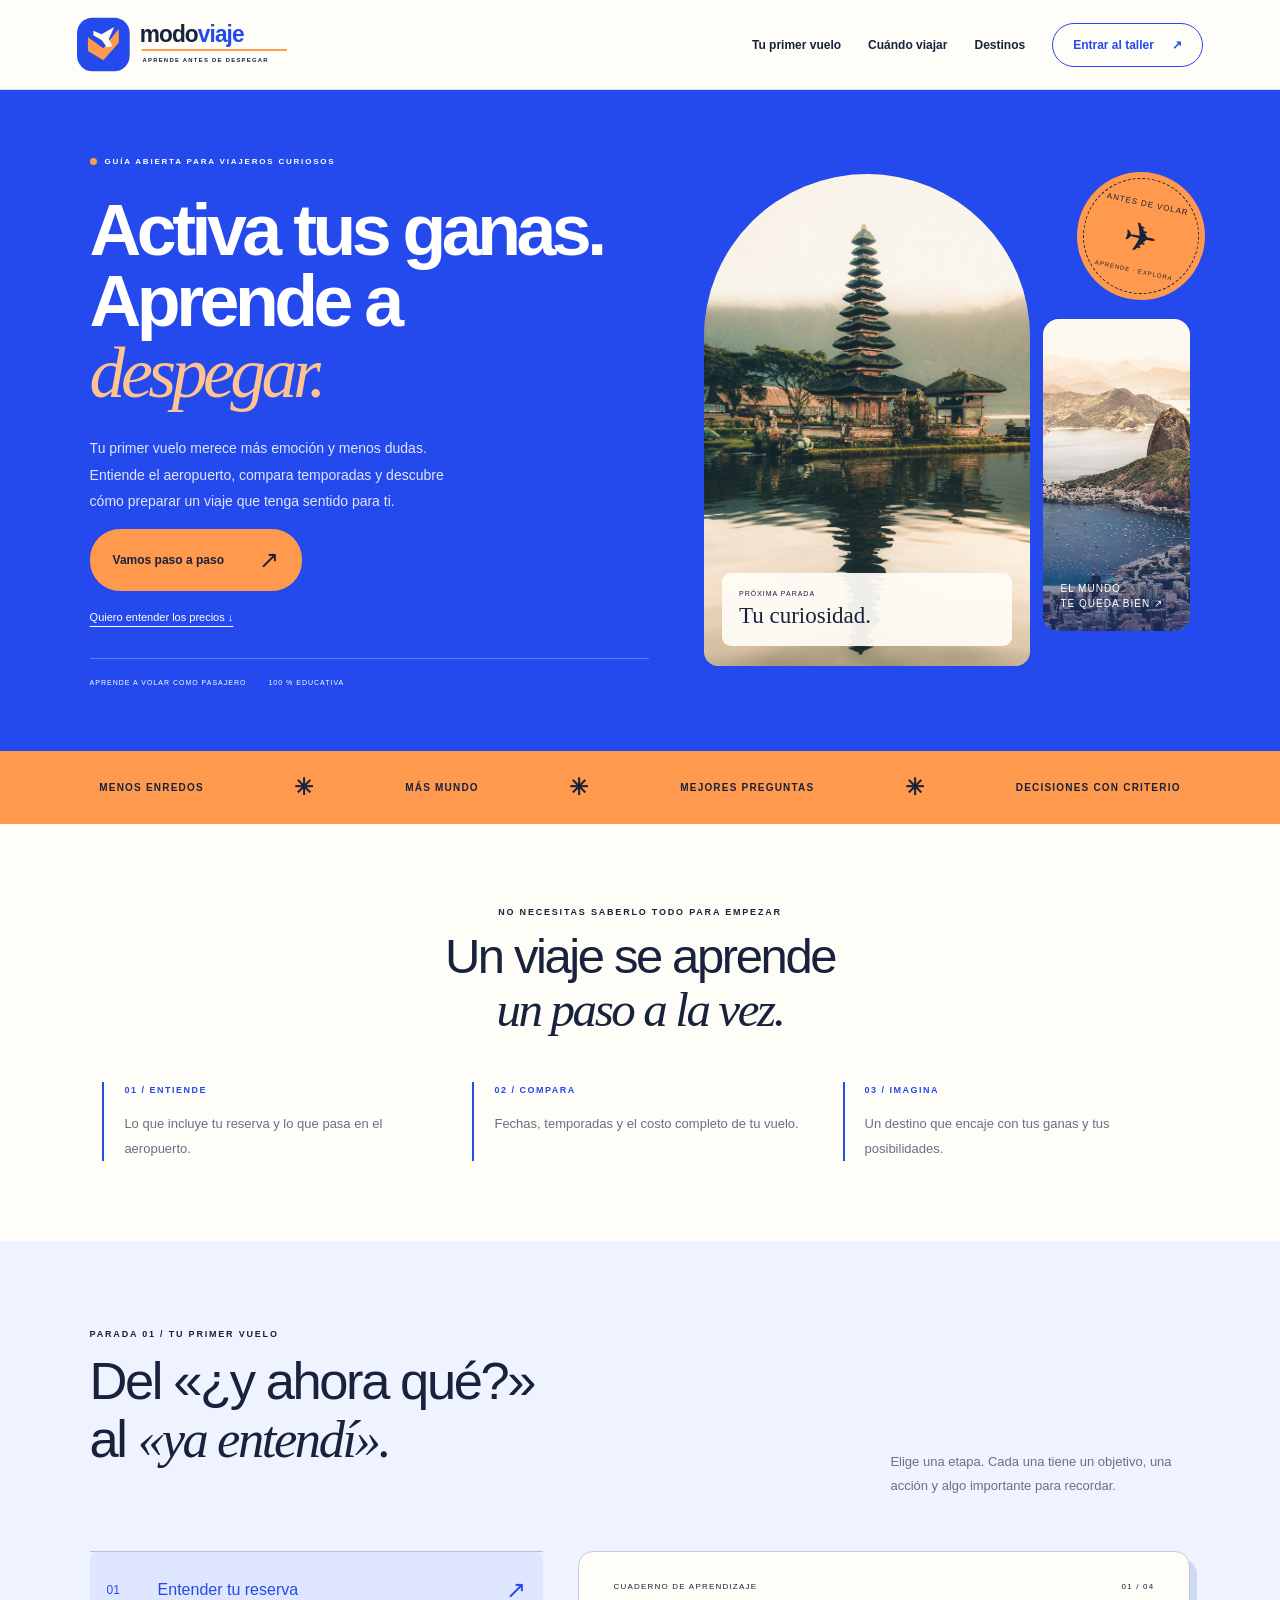
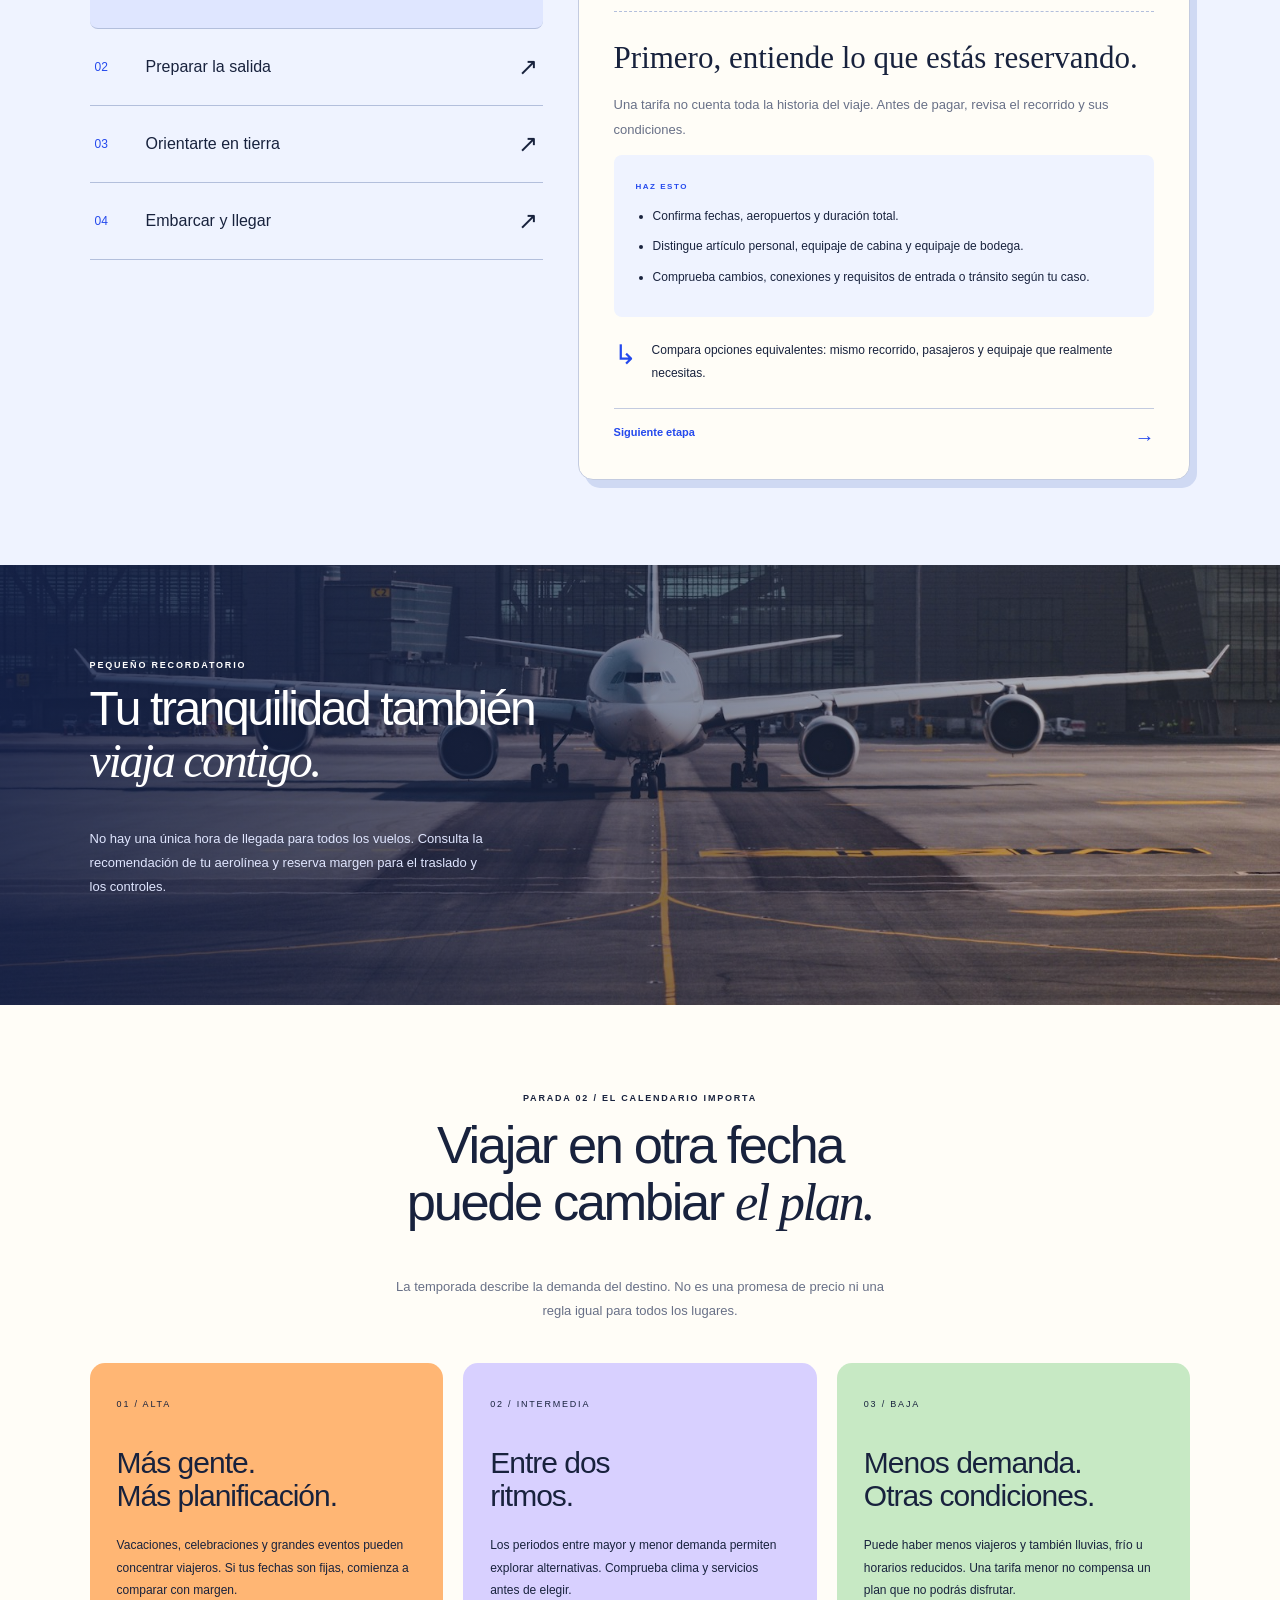
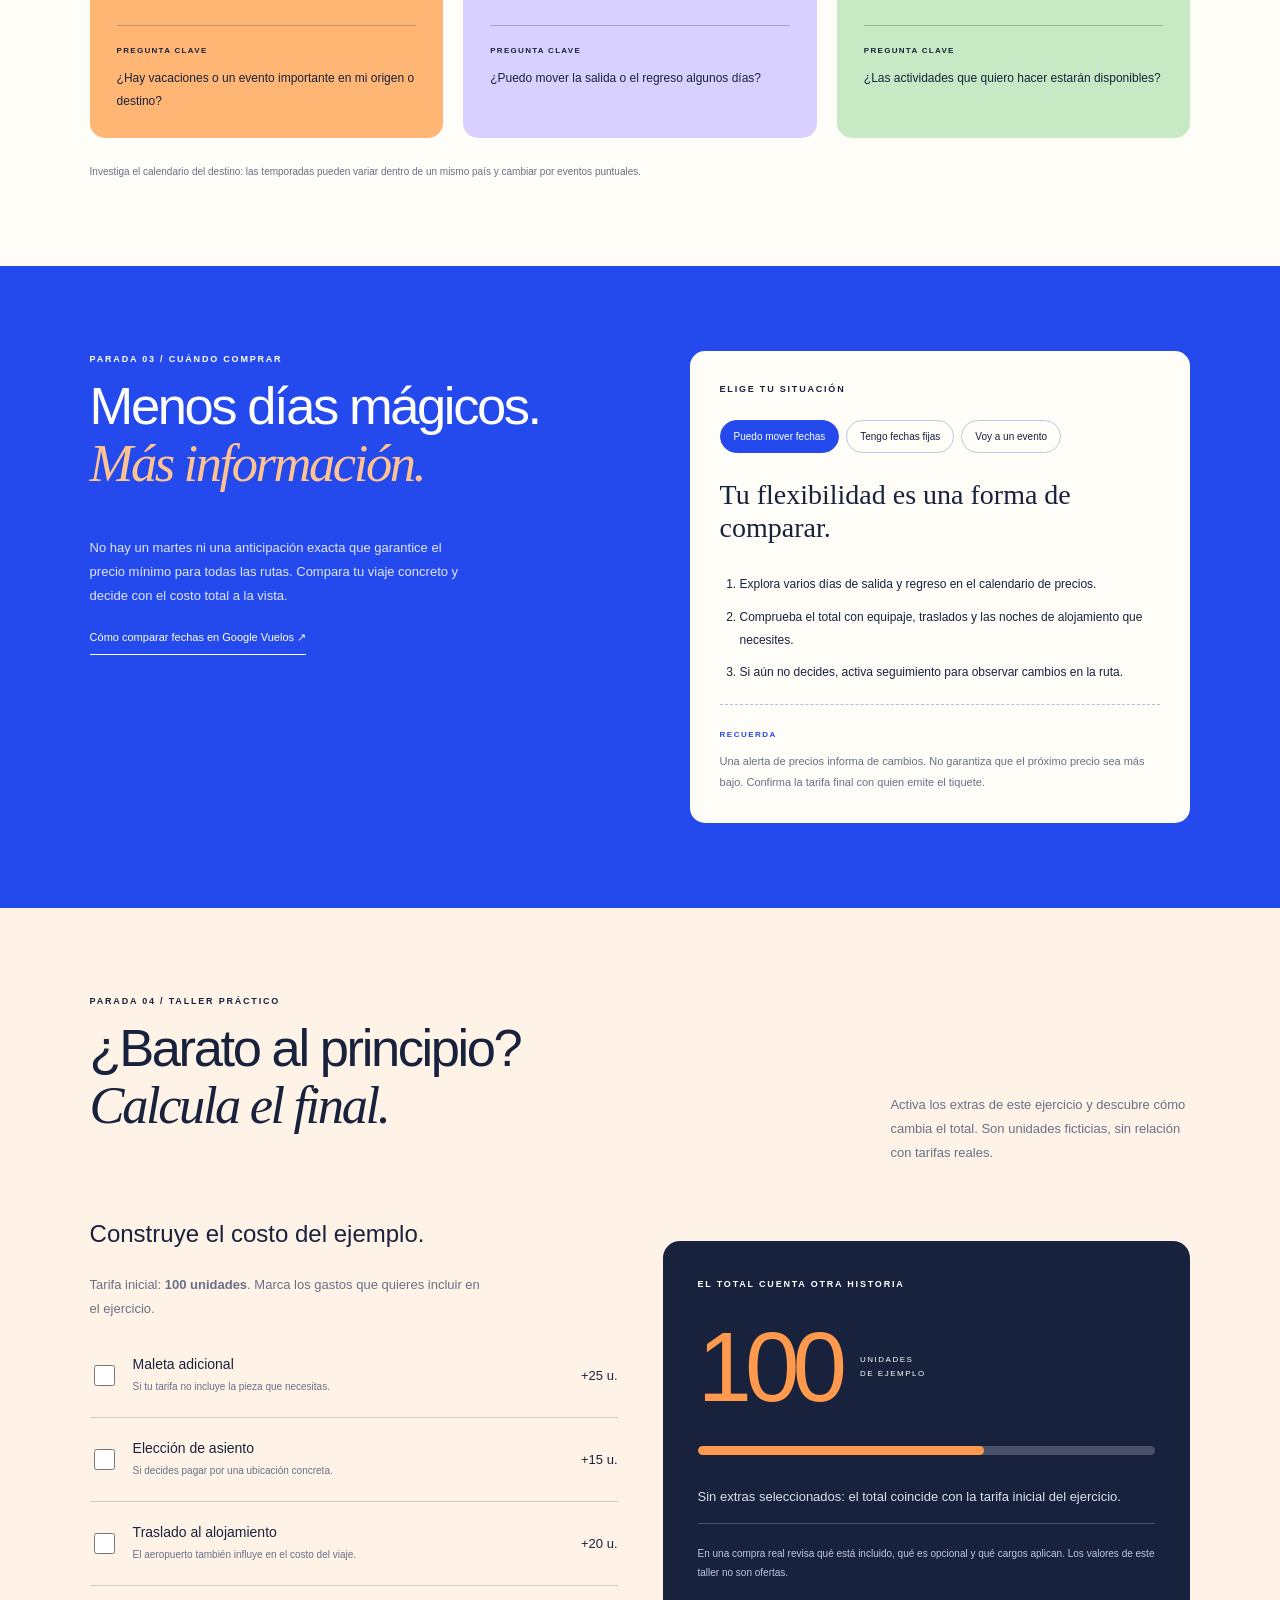
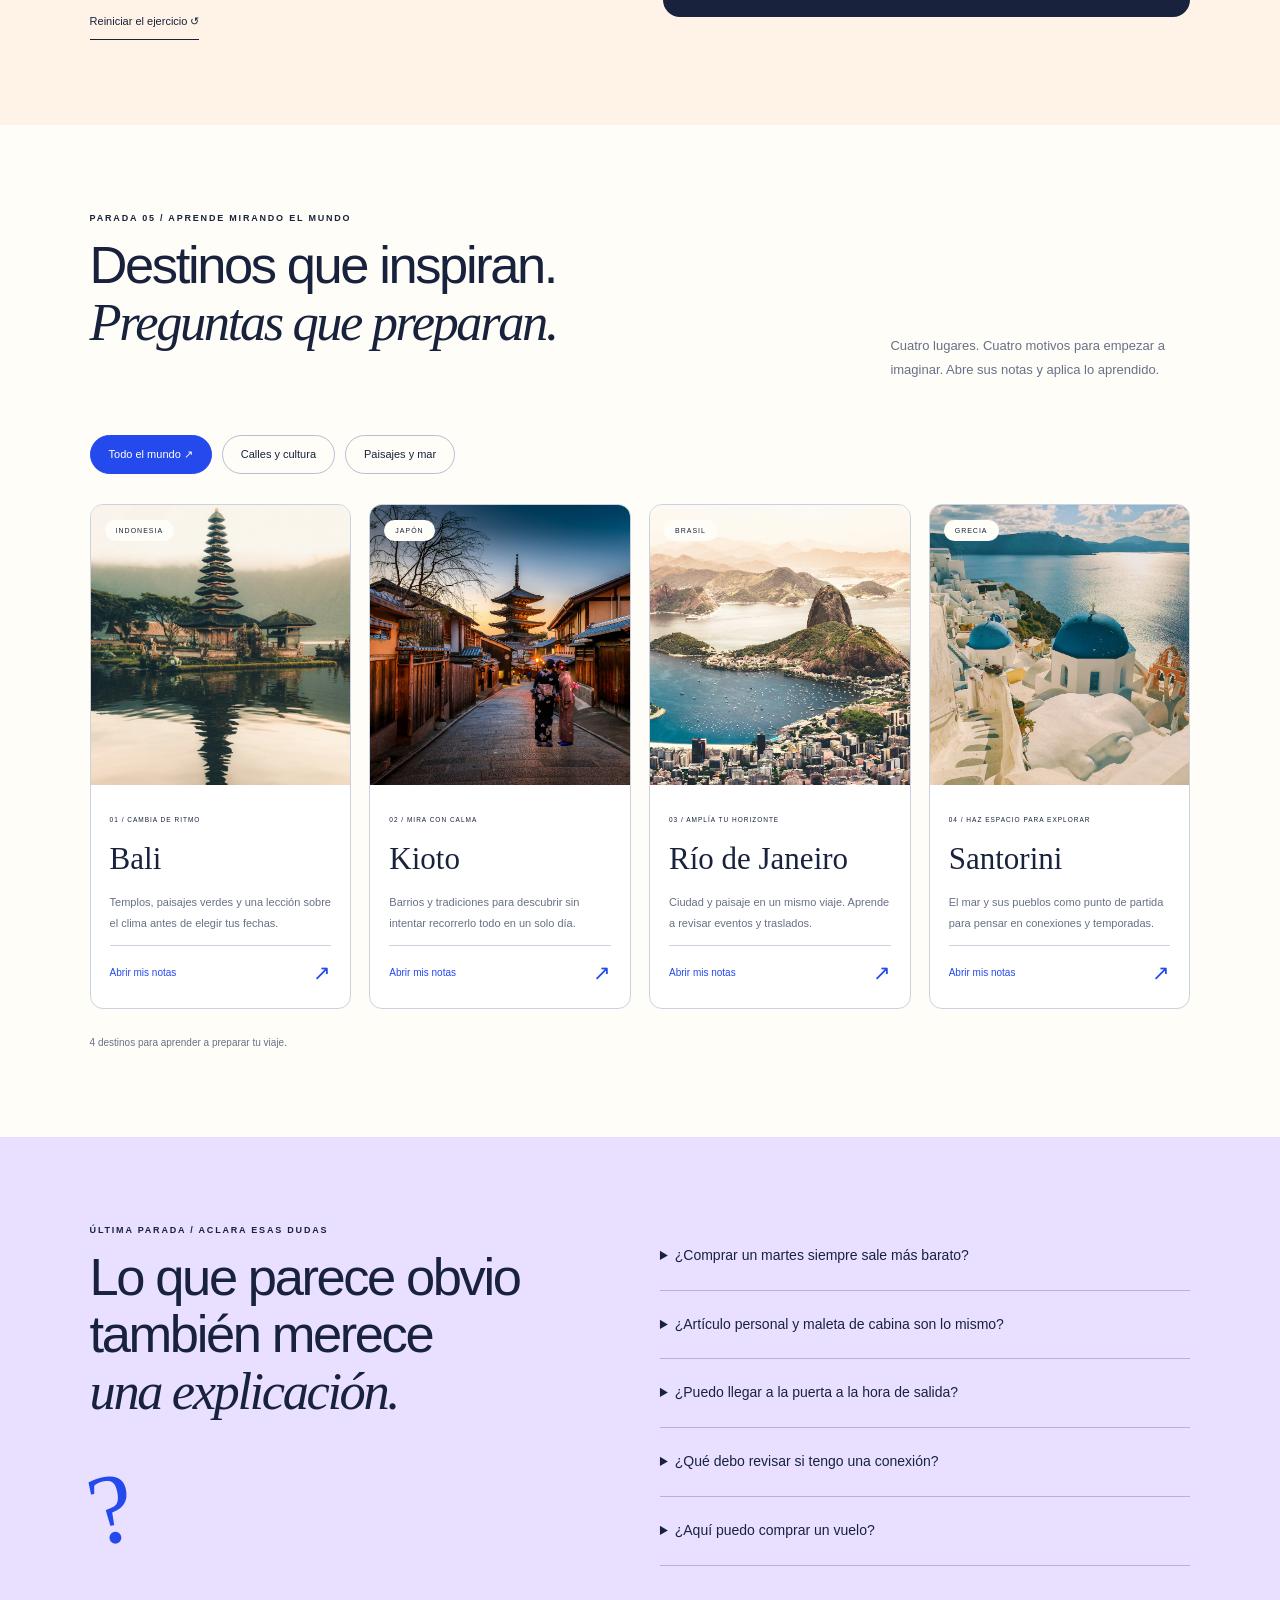
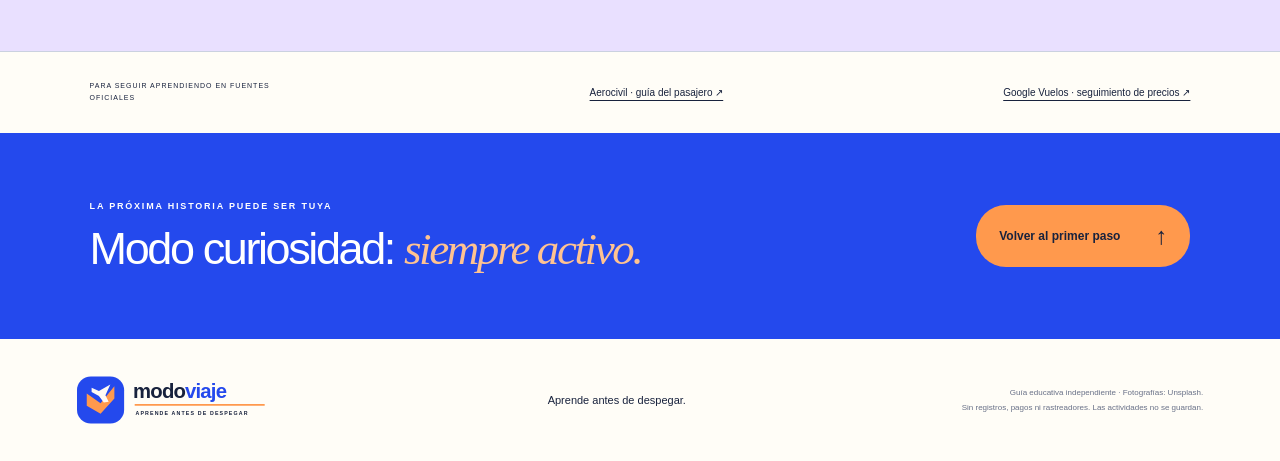
==== index.html @ 8808ddc6 "Add files via upload" ====
<!doctype html>
<html lang="es"><head><meta charset="utf-8"><meta name="viewport" content="width=device-width,initial-scale=1"><meta name="description" content="Modo Viaje: una guía educativa para tu primer vuelo. Aprende a comparar temporadas, fechas, equipaje y destinos con actividades prácticas."><meta name="theme-color" content="#2449ed"><title>Modo Viaje · Aprende antes de despegar</title><link rel="icon" href="imagenes/simbolo.svg" type="image/svg+xml"><link rel="stylesheet" href="estilos.css"><script src="script.js" defer></script></head>
<body><a class="skip" href="#ruta">Saltar a las lecciones</a>
<header><a class="brand" href="#inicio" aria-label="Modo Viaje, inicio"><img src="imagenes/logo.svg" width="218" height="58" alt="Modo Viaje — aprende antes de despegar"></a><nav id="nav"><a href="#ruta">Tu primer vuelo</a><a href="#temporadas">Cuándo viajar</a><a href="#destinos">Destinos</a><a href="#taller" class="nav-cta">Entrar al taller <span>↗</span></a></nav><button class="menu" aria-controls="nav" aria-expanded="false" aria-label="Abrir menú">☰</button></header>
<main>
<section id="inicio" class="hero"><div class="hero-content"><p class="eyebrow"><span class="status-dot"></span> GUÍA ABIERTA PARA VIAJEROS CURIOSOS</p><h1>Activa tus ganas.<br>Aprende a<br><em>despegar.</em></h1><p>Tu primer vuelo merece más emoción y menos dudas. Entiende el aeropuerto, compara temporadas y descubre cómo preparar un viaje que tenga sentido para ti.</p><a class="button orange" href="#ruta">Vamos paso a paso <span>↗</span></a><a class="hero-secondary" href="#temporadas">Quiero entender los precios ↓</a><div class="hero-tags"><span>APRENDE A VOLAR COMO PASAJERO</span><span>100 % EDUCATIVA</span></div></div><div class="hero-mosaic"><div class="hero-main-photo"><img src="imagenes/bali.jpg" alt="Templo balinés junto al lago, rodeado de jardines y montañas" fetchpriority="high"><div class="image-pin"><span>PRÓXIMA PARADA</span><strong>Tu curiosidad.</strong></div></div><div class="hero-mini-photo"><img src="imagenes/rio.jpg" alt="Pan de Azúcar y la bahía de Río de Janeiro" fetchpriority="high"><span>EL MUNDO<br>TE QUEDA BIEN ↗</span></div><div class="hero-badge" aria-hidden="true"><span>ANTES DE VOLAR</span><b>✈</b><small>APRENDE · EXPLORA</small></div></div></section>
<div class="marquee"><span>MENOS ENREDOS</span><b>✳</b><span>MÁS MUNDO</span><b>✳</b><span>MEJORES PREGUNTAS</span><b>✳</b><span>DECISIONES CON CRITERIO</span></div>
<section class="welcome"><p class="eyebrow">NO NECESITAS SABERLO TODO PARA EMPEZAR</p><h2>Un viaje se aprende<br><em>un paso a la vez.</em></h2><div class="welcome-notes"><p><b>01 / ENTIENDE</b>Lo que incluye tu reserva y lo que pasa en el aeropuerto.</p><p><b>02 / COMPARA</b>Fechas, temporadas y el costo completo de tu vuelo.</p><p><b>03 / IMAGINA</b>Un destino que encaje con tus ganas y tus posibilidades.</p></div></section>
<section id="ruta" class="flight-school section"><div class="section-heading"><div><p class="eyebrow">PARADA 01 / TU PRIMER VUELO</p><h2>Del «¿y ahora qué?»<br>al <em>«ya entendí».</em></h2></div><p>Elige una etapa. Cada una tiene un objetivo, una acción y algo importante para recordar.</p></div><div class="school-layout"><div class="school-nav" role="group" aria-label="Etapas del primer vuelo"><button data-stage="0" aria-pressed="true"><span>01</span><b>Entender tu reserva</b><i>↗</i></button><button data-stage="1" aria-pressed="false"><span>02</span><b>Preparar la salida</b><i>↗</i></button><button data-stage="2" aria-pressed="false"><span>03</span><b>Orientarte en tierra</b><i>↗</i></button><button data-stage="3" aria-pressed="false"><span>04</span><b>Embarcar y llegar</b><i>↗</i></button></div><article class="lesson-sheet" aria-live="polite"><div class="sheet-top"><span>CUADERNO DE APRENDIZAJE</span><span id="stage-count">01 / 04</span></div><h3 id="stage-title"></h3><p id="stage-description"></p><div class="sheet-action"><span>HAZ ESTO</span><ul id="stage-actions"></ul></div><div class="sheet-note"><b>↳</b><p id="stage-note"></p></div><button id="stage-next" class="next-lesson">Siguiente etapa <span>→</span></button></article></div></section>
<section class="travel-break"><img src="imagenes/vuelo.jpg" alt="Avión de pasajeros visto de frente en la plataforma de un aeropuerto" loading="lazy"><div><p class="eyebrow">PEQUEÑO RECORDATORIO</p><h2>Tu tranquilidad también<br><em>viaja contigo.</em></h2><p>No hay una única hora de llegada para todos los vuelos. Consulta la recomendación de tu aerolínea y reserva margen para el traslado y los controles.</p></div></section>
<section id="temporadas" class="season-section section"><div class="season-heading"><p class="eyebrow">PARADA 02 / EL CALENDARIO IMPORTA</p><h2>Viajar en otra fecha<br>puede cambiar <em>el plan.</em></h2><p>La temporada describe la demanda del destino. No es una promesa de precio ni una regla igual para todos los lugares.</p></div><div class="season-cards"><article class="season-high"><span>01 / ALTA</span><h3>Más gente. <br>Más planificación.</h3><p>Vacaciones, celebraciones y grandes eventos pueden concentrar viajeros. Si tus fechas son fijas, comienza a comparar con margen.</p><strong>PREGUNTA CLAVE</strong><p>¿Hay vacaciones o un evento importante en mi origen o destino?</p></article><article class="season-mid"><span>02 / INTERMEDIA</span><h3>Entre dos <br>ritmos.</h3><p>Los periodos entre mayor y menor demanda permiten explorar alternativas. Comprueba clima y servicios antes de elegir.</p><strong>PREGUNTA CLAVE</strong><p>¿Puedo mover la salida o el regreso algunos días?</p></article><article class="season-low"><span>03 / BAJA</span><h3>Menos demanda. <br>Otras condiciones.</h3><p>Puede haber menos viajeros y también lluvias, frío u horarios reducidos. Una tarifa menor no compensa un plan que no podrás disfrutar.</p><strong>PREGUNTA CLAVE</strong><p>¿Las actividades que quiero hacer estarán disponibles?</p></article></div><p class="season-footnote">Investiga el calendario del destino: las temporadas pueden variar dentro de un mismo país y cambiar por eventos puntuales.</p></section>
<section class="buying-section section"><div class="buying-title"><p class="eyebrow">PARADA 03 / CUÁNDO COMPRAR</p><h2>Menos días mágicos.<br><em>Más información.</em></h2><p>No hay un martes ni una anticipación exacta que garantice el precio mínimo para todas las rutas. Compara tu viaje concreto y decide con el costo total a la vista.</p><a class="text-link" href="https://support.google.com/travel/answer/7664728?hl=es" target="_blank" rel="noopener noreferrer">Cómo comparar fechas en Google Vuelos ↗</a></div><div class="strategy-box"><p class="eyebrow">ELIGE TU SITUACIÓN</p><div class="strategy-controls" role="group" aria-label="Flexibilidad del viaje"><button data-strategy="flexible" aria-pressed="true">Puedo mover fechas</button><button data-strategy="fijo" aria-pressed="false">Tengo fechas fijas</button><button data-strategy="evento" aria-pressed="false">Voy a un evento</button></div><div id="strategy-result" aria-live="polite"></div><div class="strategy-bottom"><span>RECUERDA</span><p>Una alerta de precios informa de cambios. No garantiza que el próximo precio sea más bajo. Confirma la tarifa final con quien emite el tiquete.</p></div></div></section>
<section id="taller" class="workshop section"><div class="section-heading"><div><p class="eyebrow">PARADA 04 / TALLER PRÁCTICO</p><h2>¿Barato al principio?<br><em>Calcula el final.</em></h2></div><p>Activa los extras de este ejercicio y descubre cómo cambia el total. Son unidades ficticias, sin relación con tarifas reales.</p></div><div class="workshop-layout"><div class="extras"><h3>Construye el costo del ejemplo.</h3><p>Tarifa inicial: <b>100 unidades</b>. Marca los gastos que quieres incluir en el ejercicio.</p><label><input type="checkbox" data-extra="25"><span>Maleta adicional<small>Si tu tarifa no incluye la pieza que necesitas.</small></span><b>+25 u.</b></label><label><input type="checkbox" data-extra="15"><span>Elección de asiento<small>Si decides pagar por una ubicación concreta.</small></span><b>+15 u.</b></label><label><input type="checkbox" data-extra="20"><span>Traslado al alojamiento<small>El aeropuerto también influye en el costo del viaje.</small></span><b>+20 u.</b></label><button id="reset-cost" class="text-link">Reiniciar el ejercicio ↺</button></div><div class="total-board" aria-live="polite"><p class="eyebrow">EL TOTAL CUENTA OTRA HISTORIA</p><div class="total-number"><span id="cost-total">100</span><small>UNIDADES<br>DE EJEMPLO</small></div><div class="cost-bar" aria-hidden="true"><span id="cost-bar-fill"></span></div><p id="cost-message">Sin extras seleccionados: el total coincide con la tarifa inicial del ejercicio.</p><div class="board-note">En una compra real revisa qué está incluido, qué es opcional y qué cargos aplican. Los valores de este taller no son ofertas.</div></div></div></section>
<section id="destinos" class="destinations section"><div class="section-heading"><div><p class="eyebrow">PARADA 05 / APRENDE MIRANDO EL MUNDO</p><h2>Destinos que inspiran.<br><em>Preguntas que preparan.</em></h2></div><p>Cuatro lugares. Cuatro motivos para empezar a imaginar. Abre sus notas y aplica lo aprendido.</p></div><div class="destination-filters" role="group" aria-label="Filtrar destinos"><button data-filter="todos" aria-pressed="true">Todo el mundo ↗</button><button data-filter="cultura" aria-pressed="false">Calles y cultura</button><button data-filter="paisaje" aria-pressed="false">Paisajes y mar</button></div><div class="destination-grid"><article class="destination-card" data-category="paisaje"><div class="destination-image"><img src="imagenes/bali.jpg" alt="Templo junto al agua y jardines de Bali" loading="lazy"><span>INDONESIA</span></div><div class="destination-copy"><span>01 / CAMBIA DE RITMO</span><h3>Bali</h3><p>Templos, paisajes verdes y una lección sobre el clima antes de elegir tus fechas.</p><button data-destination="bali">Abrir mis notas <b>↗</b></button></div></article><article class="destination-card" data-category="cultura"><div class="destination-image"><img src="imagenes/kioto.jpg" alt="Calle tradicional de Kioto con una pagoda al atardecer" loading="lazy"><span>JAPÓN</span></div><div class="destination-copy"><span>02 / MIRA CON CALMA</span><h3>Kioto</h3><p>Barrios y tradiciones para descubrir sin intentar recorrerlo todo en un solo día.</p><button data-destination="kioto">Abrir mis notas <b>↗</b></button></div></article><article class="destination-card" data-category="cultura"><div class="destination-image"><img src="imagenes/rio.jpg" alt="Pan de Azúcar y costa de Río de Janeiro" loading="lazy"><span>BRASIL</span></div><div class="destination-copy"><span>03 / AMPLÍA TU HORIZONTE</span><h3>Río de Janeiro</h3><p>Ciudad y paisaje en un mismo viaje. Aprende a revisar eventos y traslados.</p><button data-destination="rio">Abrir mis notas <b>↗</b></button></div></article><article class="destination-card" data-category="paisaje"><div class="destination-image"><img src="imagenes/santorini.jpg" alt="Cúpulas azules y casas blancas junto al mar de Santorini" loading="lazy"><span>GRECIA</span></div><div class="destination-copy"><span>04 / HAZ ESPACIO PARA EXPLORAR</span><h3>Santorini</h3><p>El mar y sus pueblos como punto de partida para pensar en conexiones y temporadas.</p><button data-destination="santorini">Abrir mis notas <b>↗</b></button></div></article></div><p id="destination-count" class="season-footnote" aria-live="polite">4 destinos para aprender a preparar tu viaje.</p></section>
<section class="myths section"><div><p class="eyebrow">ÚLTIMA PARADA / ACLARA ESAS DUDAS</p><h2>Lo que parece obvio<br>también merece<br><em>una explicación.</em></h2><span class="question-stamp" aria-hidden="true">?</span></div><div class="myth-list"><details><summary>¿Comprar un martes siempre sale más barato?</summary><p>No es una regla universal. Distingue el día de compra de las fechas en que vuelas. Compara rutas, fechas y condiciones equivalentes.</p></details><details><summary>¿Artículo personal y maleta de cabina son lo mismo?</summary><p>No necesariamente. Son piezas que pueden tener condiciones y costos diferentes. Revisa cantidades, medidas y peso según tu tarifa; no existe un límite universal para todas las aerolíneas.</p></details><details><summary>¿Puedo llegar a la puerta a la hora de salida?</summary><p>El embarque tiene sus propios horarios y cierre. Consulta los plazos de tu vuelo y llega con margen. La puerta puede cambiar: revisa las pantallas y escucha los anuncios.</p></details><details><summary>¿Qué debo revisar si tengo una conexión?</summary><p>Si todos los tramos están en una reserva, si debes recoger equipaje, si cambias de terminal o aeropuerto y qué requisitos de tránsito corresponden a tu caso.</p></details><details><summary>¿Aquí puedo comprar un vuelo?</summary><p>Modo Viaje es una guía educativa independiente. No vende tiquetes ni procesa pagos. Las actividades son ejemplos para aprender y no muestran disponibilidad de vuelos.</p></details></div></section>
<section class="source-links"><p>PARA SEGUIR APRENDIENDO EN FUENTES OFICIALES</p><a href="https://www.aerocivil.gov.co/guia-del-pasajero" target="_blank" rel="noopener noreferrer">Aerocivil · guía del pasajero ↗</a><a href="https://support.google.com/travel/answer/6235879?hl=es" target="_blank" rel="noopener noreferrer">Google Vuelos · seguimiento de precios ↗</a></section>
<section class="closing"><div><p class="eyebrow">LA PRÓXIMA HISTORIA PUEDE SER TUYA</p><h2>Modo curiosidad: <em>siempre activo.</em></h2></div><a class="button orange" href="#ruta">Volver al primer paso <span>↑</span></a></section></main>
<footer><a class="brand" href="#inicio"><img src="imagenes/logo.svg" width="218" height="58" alt="Modo Viaje — aprende antes de despegar"></a><p>Aprende antes de despegar.</p><small>Guía educativa independiente · Fotografías: Unsplash.<br>Sin registros, pagos ni rastreadores. Las actividades no se guardan.</small></footer>
<dialog id="destination-dialog" aria-labelledby="destination-title"><button id="close-dialog" aria-label="Cerrar notas">×</button><img id="dialog-image" src="imagenes/bali.jpg" alt=""><div class="dialog-content"><p id="destination-country" class="eyebrow"></p><h2 id="destination-title"></h2><div id="destination-notes"></div><p class="dialog-fine">Inspiración educativa. Confirma requisitos de entrada y tránsito según tu nacionalidad, así como las condiciones de tu vuelo.</p><button id="back-dialog" class="button blue">Seguir explorando ↗</button></div></dialog>
</body></html>
---- estilos.css ----
:root{--blue:#2449ed;--navy:#18223d;--orange:#ff994d;--lavender:#e9e0ff;--paper:#fffdf7;--muted:#687087;--line:#d8dbea}*{box-sizing:border-box}html{scroll-behavior:smooth;scroll-padding-top:94px}body{margin:0;background:var(--paper);color:var(--navy);font-family:Arial,Helvetica,sans-serif}a{color:inherit;text-decoration:none}button,input{font:inherit}button{cursor:pointer;color:inherit}a,button,summary,input{-webkit-tap-highlight-color:transparent}a:focus-visible,button:focus-visible,summary:focus-visible,input:focus-visible{outline:3px solid #c44f04;outline-offset:5px}header{height:90px;display:flex;justify-content:space-between;align-items:center;padding:0 6%;background:var(--paper);border-bottom:1px solid var(--line);position:sticky;top:0;z-index:30}.brand{display:inline-flex;flex-shrink:0}.brand img{display:block;width:218px;height:auto}nav{display:flex;align-items:center;gap:27px;font-size:12px;font-weight:600}.nav-cta{padding:14px 20px;border:1px solid var(--blue);border-radius:30px;color:var(--blue)}.nav-cta span{margin-left:15px}.menu{display:none}.hero{background:var(--blue);color:white;padding:64px 7% 65px;display:grid;grid-template-columns:1.15fr 1fr;gap:5%;overflow:hidden}.eyebrow{font-size:9px;letter-spacing:1.8px;font-weight:700;line-height:1.9}.hero .eyebrow{font-size:8px;display:flex;align-items:center;gap:8px}.status-dot{width:7px;height:7px;border-radius:50%;background:var(--orange);flex-shrink:0}h1,h2,h3,p{margin-top:0}h1{font-size:clamp(55px,5.6vw,84px);font-weight:600;line-height:.99;letter-spacing:-4.5px;margin:26px 0}h1 em{font-family:Georgia,serif;font-weight:400;color:#ffc391}p{line-height:1.85}.hero-content>p:not(.eyebrow){max-width:390px;font-size:14px;color:#e0e6ff;line-height:1.9}.button{display:inline-flex;align-items:center;justify-content:space-between;gap:35px;font-size:12px;font-weight:700;border:0;border-radius:30px;padding:17px 23px;min-height:54px}.button span{font-size:24px;font-weight:400}.orange{background:var(--orange);color:var(--navy)}.blue{background:var(--blue);color:white}.hero-secondary{display:block;font-size:11px;margin-top:20px;text-decoration:underline;text-underline-offset:5px}.hero-tags{display:flex;gap:22px;flex-wrap:wrap;border-top:1px solid #9badff77;margin-top:35px;padding-top:20px;font-size:7px;letter-spacing:1px}.hero-mosaic{position:relative;display:grid;grid-template-columns:1fr .45fr;gap:13px;min-height:510px;padding:20px 0}.hero-main-photo{position:relative;border-radius:180px 180px 16px 16px;overflow:hidden;background:#6981bf}.hero-main-photo img{position:absolute;height:100%;width:100%;object-fit:cover;object-position:45% center}.image-pin{position:absolute;left:18px;right:18px;bottom:20px;background:#fffdf7ed;border-radius:9px;padding:17px;color:var(--navy)}.image-pin span{font-size:7px;letter-spacing:1px;display:block}.image-pin strong{display:block;font-family:Georgia,serif;font-weight:400;font-size:23px;margin-top:6px}.hero-mini-photo{position:relative;overflow:hidden;border-radius:16px;margin-top:145px;margin-bottom:35px;background:#6d8cba}.hero-mini-photo>img{height:100%;width:100%;position:absolute;object-fit:cover}.hero-mini-photo:after{position:absolute;content:'';inset:0;background:linear-gradient(0deg,#152969a6,transparent 65%)}.hero-mini-photo>span{position:absolute;bottom:20px;left:17px;right:12px;font-size:10px;line-height:1.5;letter-spacing:1px;z-index:1}.hero-badge{position:absolute;top:18px;right:-15px;width:128px;height:128px;background:var(--orange);border-radius:50%;display:flex;flex-direction:column;align-items:center;justify-content:center;color:var(--navy);transform:rotate(12deg);outline:1px dashed var(--navy);outline-offset:-7px}.hero-badge>span{font-size:8px;letter-spacing:1px}.hero-badge b{font-size:40px;font-weight:400;line-height:1.5}.hero-badge small{font-size:6px;letter-spacing:1px}.marquee{background:var(--orange);padding:23px 5%;display:flex;justify-content:space-around;align-items:center;gap:20px;font-size:10px;letter-spacing:1.2px;font-weight:700}.marquee b{font-size:23px}.welcome{text-align:center;padding:80px 8%}.welcome h2{font-size:49px;margin-bottom:45px}.welcome-notes{display:grid;grid-template-columns:repeat(3,1fr);text-align:left;gap:35px}.welcome-notes p{font-size:13px;line-height:1.9;color:var(--muted);padding-left:20px;border-left:2px solid var(--blue);margin:0}.welcome-notes b{display:block;font-size:9px;letter-spacing:1.5px;color:var(--blue);margin-bottom:13px}.section{padding:85px 7%}h2{font-size:clamp(36px,4.1vw,59px);font-weight:500;line-height:1.09;letter-spacing:-2.4px}em{font-family:Georgia,serif;font-weight:400}.section-heading{display:flex;justify-content:space-between;align-items:end;gap:40px;margin-bottom:40px}.section-heading>p{font-size:13px;color:var(--muted);max-width:300px}.flight-school{background:#eff3ff}.school-layout{display:grid;grid-template-columns:.85fr 1.15fr;gap:35px}.school-nav{display:flex;flex-direction:column;border-top:1px solid #b3bfdc}.school-nav button{display:flex;align-items:center;gap:18px;text-align:left;padding:24px 5px;border:0;border-bottom:1px solid #b3bfdc;background:transparent}.school-nav button>span{font-size:12px;color:var(--blue);width:33px}.school-nav b{flex:1;font-size:16px;font-weight:500}.school-nav i{font-style:normal;font-size:24px}.school-nav [aria-pressed=true]{color:var(--blue);background:#dfe6ff;padding-left:17px;padding-right:17px;border-radius:8px}.lesson-sheet{padding:30px 35px;background:var(--paper);border:1px solid #c3cbe0;border-radius:15px;box-shadow:7px 8px 0 #cfd9f3}.sheet-top{display:flex;justify-content:space-between;gap:20px;border-bottom:1px dashed #b3bfdc;padding-bottom:20px;font-size:8px;letter-spacing:1.2px}.lesson-sheet h3{font-family:Georgia,serif;font-size:31px;line-height:1.2;font-weight:400;margin:27px 0 17px}.lesson-sheet>p{font-size:13px;color:var(--muted)}.sheet-action{padding:20px 22px;background:#eff3ff;border-radius:8px}.sheet-action>span{font-size:8px;letter-spacing:1.5px;color:var(--blue);font-weight:700}.sheet-action ul{padding-left:17px;font-size:12px;line-height:1.9;margin-bottom:0}.sheet-action li{margin:8px 0}.sheet-note{display:flex;gap:15px;align-items:start;margin-top:22px}.sheet-note b{font-size:27px;color:var(--blue);font-weight:400}.sheet-note p{font-size:12px;margin:0;line-height:1.9}.next-lesson{display:flex;justify-content:space-between;width:100%;border:0;background:transparent;border-top:1px solid #c3cbe0;font-size:11px;font-weight:700;color:var(--blue);padding:17px 0 0;margin-top:23px}.next-lesson span{font-size:20px}.travel-break{position:relative;min-height:440px;color:white;display:flex;align-items:center;isolation:isolate;background:#6d7589}.travel-break>img{position:absolute;width:100%;height:100%;object-fit:cover;z-index:-2;object-position:center 60%}.travel-break:after{content:'';position:absolute;inset:0;background:linear-gradient(90deg,#101e48d9,#101e4833);z-index:-1}.travel-break>div{padding:65px 7%;max-width:780px}.travel-break h2{font-size:48px}.travel-break p:last-child{font-size:13px;max-width:400px;color:#e0e6ff}.season-heading{text-align:center;max-width:700px;margin:auto}.season-heading>p:last-child{font-size:13px;max-width:490px;margin:0 auto;color:var(--muted)}.season-cards{display:grid;grid-template-columns:repeat(3,1fr);gap:20px;margin-top:40px}.season-cards article{padding:30px 27px 25px;border-radius:15px}.season-high{background:#ffb674}.season-mid{background:#d8d0ff}.season-low{background:#c7e9c4}.season-cards article>span{font-size:9px;letter-spacing:1.8px}.season-cards h3{font-size:30px;font-weight:500;letter-spacing:-1px;line-height:1.1;margin:35px 0 22px}.season-cards p{font-size:12px;line-height:1.9}.season-cards strong{display:block;border-top:1px solid #18223d40;padding-top:20px;margin-top:23px;font-size:8px;letter-spacing:1.3px}.season-cards strong+p{margin:12px 0 0}.season-footnote{font-size:10px;line-height:1.8;color:var(--muted);margin:25px 0 0}.buying-section{display:grid;grid-template-columns:1fr 1fr;gap:9%;background:var(--blue);color:white}.buying-title h2 em{color:#ffc391}.buying-title>p:not(.eyebrow){font-size:13px;max-width:380px;color:#e0e6ff}.text-link{display:inline-block;background:transparent;border:0;border-bottom:1px solid currentColor;padding:8px 0;font-size:11px;line-height:1.6}.strategy-box{padding:30px;background:#fffdf7;color:var(--navy);border-radius:15px;align-self:center}.strategy-controls{display:flex;gap:7px;flex-wrap:wrap;margin:22px 0 25px}.strategy-controls button{font-size:10px;border:1px solid #bec7dd;border-radius:20px;background:transparent;padding:10px 13px}.strategy-controls [aria-pressed=true]{background:var(--blue);border-color:var(--blue);color:white}#strategy-result h3{font-family:Georgia,serif;font-size:28px;font-weight:400;line-height:1.2}#strategy-result ol{padding-left:20px;margin-bottom:20px}#strategy-result li{font-size:12px;line-height:1.9;margin:10px 0}.strategy-bottom{border-top:1px dashed #b3bfdc;padding-top:18px}.strategy-bottom>span{font-size:8px;letter-spacing:1.5px;color:var(--blue);font-weight:700}.strategy-bottom p{font-size:11px;line-height:1.9;color:var(--muted);margin:10px 0 0}.workshop{background:#fff3e7}.workshop-layout{display:grid;grid-template-columns:1fr 1fr;gap:45px}.extras h3{font-size:24px;line-height:1.3;font-weight:500}.extras>p{font-size:13px;max-width:400px;color:var(--muted)}.extras label{display:flex;align-items:center;gap:15px;padding:22px 0;border-bottom:1px solid #d6c8bb;cursor:pointer}.extras input{height:21px;width:21px;flex-shrink:0;accent-color:var(--blue)}.extras label>span{font-size:14px;flex:1}.extras small{font-size:10px;line-height:1.6;display:block;color:var(--muted);margin-top:7px;max-width:260px}.extras label>b{font-size:13px;font-weight:500;white-space:nowrap}.extras .text-link{margin-top:19px}.total-board{align-self:center;padding:35px;background:var(--navy);color:white;border-radius:17px}.total-number{display:flex;align-items:center;gap:20px;margin:25px 0}.total-number>span{font-size:98px;letter-spacing:-7px;line-height:1;font-weight:500;color:var(--orange)}.total-number small{font-size:8px;letter-spacing:1.5px;line-height:1.8}.cost-bar{height:9px;border-radius:10px;background:#4a5168;overflow:hidden;margin:30px 0}.cost-bar span{display:block;width:62.5%;height:100%;background:var(--orange);border-radius:10px;transition:width .25s}.total-board>p:not(.eyebrow){font-size:13px;color:#dce0ef;line-height:1.9}.board-note{padding-top:20px;border-top:1px solid #4a5168;font-size:10px;line-height:1.9;color:#bfc8e1}.destination-filters{display:flex;gap:10px;flex-wrap:wrap;margin-bottom:30px}.destination-filters button{border:1px solid #b7bfd4;border-radius:25px;background:transparent;padding:12px 18px;font-size:11px}.destination-filters [aria-pressed=true]{background:var(--blue);color:white;border-color:var(--blue)}.destination-grid{display:grid;grid-template-columns:repeat(4,1fr);gap:18px}.destination-card{border:1px solid #cbd1e0;border-radius:13px;overflow:hidden;background:#fff}.destination-image{height:280px;position:relative;overflow:hidden;background:#8b9db7}.destination-image>img{height:100%;width:100%;object-fit:cover;transition:transform .5s}.destination-card:hover img{transform:scale(1.03)}.destination-image>span{position:absolute;top:15px;left:14px;background:var(--paper);border-radius:20px;padding:7px 11px;font-size:7px;letter-spacing:1px}.destination-copy{padding:23px 19px}.destination-copy>span{font-size:6.5px;letter-spacing:1px}.destination-copy h3{font-family:Georgia,serif;font-size:31px;font-weight:400;line-height:1.1;margin:16px 0}.destination-copy p{font-size:11px;line-height:1.9;color:var(--muted)}.destination-copy button{display:flex;justify-content:space-between;align-items:center;gap:15px;background:transparent;border:0;border-top:1px solid #cbd1e0;width:100%;padding:15px 0 0;font-size:10px;text-align:left;color:var(--blue)}.destination-copy button b{font-weight:400;font-size:21px}.myths{background:var(--lavender);display:grid;grid-template-columns:1fr 1.1fr;gap:8%}.question-stamp{font-family:Georgia,serif;font-size:100px;color:var(--blue);display:block;margin:25px 0 0;line-height:1;transform:rotate(-12deg);transform-origin:left}.myth-list details{border-bottom:1px solid #bcb0d7;padding:22px 0}.myth-list summary{font-size:14px;line-height:1.7;cursor:pointer}.myth-list details p{font-size:12px;line-height:1.9;color:#615778;margin:18px 0 0}.source-links{display:flex;align-items:center;justify-content:space-between;gap:25px;padding:28px 7%;border-top:1px solid #cbd1e0}.source-links>p{max-width:220px;font-size:7px;letter-spacing:1px;line-height:1.8;margin:0}.source-links>a{font-size:10px;text-decoration:underline;text-underline-offset:4px}.closing{display:flex;justify-content:space-between;align-items:center;gap:35px;background:var(--blue);color:white;padding:65px 7%}.closing h2{font-size:45px;max-width:650px;margin:0}.closing em{color:#ffc391}.closing .button{flex-shrink:0}footer{display:flex;align-items:center;justify-content:space-between;gap:25px;padding:35px 6%}footer .brand img{width:195px}footer p{font-size:11px;margin:0}footer>small{font-size:8px;line-height:1.9;color:var(--muted);text-align:right}dialog{padding:0;border:0;border-radius:18px;background:var(--paper);color:var(--navy);width:calc(100% - 32px);max-width:620px;max-height:87dvh;overflow:auto}dialog::backdrop{background:#101b41c2}#dialog-image{display:block;width:100%;height:240px;object-fit:cover}.dialog-content{padding:30px}.dialog-content h2{font-size:39px}.dialog-content h3{font-size:17px;margin:23px 0 10px;line-height:1.4}.dialog-content p{font-size:13px;line-height:1.9;color:var(--muted)}.dialog-content a{color:var(--blue);text-decoration:underline;overflow-wrap:anywhere}.dialog-fine{font-size:10px!important;border-top:1px solid #cbd1e0;padding-top:18px;margin-top:25px}#close-dialog{position:absolute;top:13px;right:13px;background:var(--paper);border:0;border-radius:50%;height:37px;width:37px;font-size:25px}.modal-open{overflow:hidden}[hidden]{display:none!important}.skip{position:fixed;top:-90px;background:var(--orange);padding:15px;z-index:50}.skip:focus{top:10px}
@media(min-width:1600px){.section,.hero{padding-left:max(7%,calc((100vw - 1390px)/2));padding-right:max(7%,calc((100vw - 1390px)/2))}}
@media(max-width:1100px){nav{gap:18px;font-size:11px}.brand img{width:195px}.hero{padding:55px 6%;gap:5%}h1{font-size:72px;letter-spacing:-3px}.hero-mosaic{min-height:500px}.hero-main-photo{border-radius:150px 150px 15px 15px}.hero-badge{width:110px;height:110px;right:-8px}.hero-badge b{font-size:35px}.hero-badge>span{font-size:6px}.hero-badge small{font-size:5px}.hero-mini-photo>span{font-size:8px;left:12px}.section{padding:70px 6%}.destination-grid{grid-template-columns:1fr 1fr;gap:24px}.destination-image{height:320px}.destination-copy h3{font-size:34px}.destination-copy>span{font-size:8px}.destination-copy p{font-size:12px}.destination-copy button{font-size:11px}.season-cards{gap:15px}.season-cards article{padding:27px 23px}.season-cards h3{font-size:27px}.school-layout{gap:25px}.lesson-sheet{padding:28px}.workshop-layout{gap:30px}.strategy-box{padding:25px}.strategy-controls button{font-size:9px;padding:10px}.buying-section{gap:6%}}
@media(max-width:700px){html{scroll-padding-top:84px}header{height:76px;padding:0 6%}.brand img{width:183px}.menu{display:block;border:1px solid #a9b6db;border-radius:50%;height:42px;width:42px;font-size:22px;background:transparent}nav{display:none;position:absolute;left:0;right:0;top:76px;background:var(--paper);border-bottom:1px solid #cbd1e0;padding:15px 6% 25px;box-shadow:0 15px 25px #18223d18}nav.open{display:flex;flex-direction:column;align-items:stretch;gap:0}nav a{padding:15px 8px}.nav-cta{text-align:center;margin-top:10px}.hero{display:flex;flex-direction:column;padding:32px 7% 42px;gap:25px}.hero .eyebrow{font-size:6.5px;letter-spacing:1px}h1{font-size:clamp(53px,12vw,76px);letter-spacing:-2.7px;line-height:1.02;margin:24px 0}.hero-content>p:not(.eyebrow){font-size:13px;max-width:380px}.button{font-size:11px;padding:16px 21px;gap:25px}.hero-secondary{font-size:10px}.hero-tags{gap:14px;font-size:6px;letter-spacing:.6px;margin-top:25px;padding-top:17px}.hero-mosaic{min-height:350px;padding:10px 0 0;gap:10px}.hero-main-photo{min-height:340px;border-radius:140px 140px 12px 12px}.hero-mini-photo{margin-top:110px;margin-bottom:20px}.hero-badge{height:95px;width:95px;top:6px;right:-5px}.hero-badge>span{font-size:5px}.hero-badge b{font-size:30px}.hero-badge small{font-size:4.5px}.hero-mini-photo>span{font-size:7px;letter-spacing:.5px;left:10px}.image-pin{left:12px;right:12px;bottom:13px;padding:13px}.image-pin strong{font-size:21px}.image-pin span{font-size:6px}.marquee{padding:19px 6%;gap:13px;font-size:8px;letter-spacing:.6px;flex-wrap:wrap}.marquee b{font-size:17px}.marquee span:last-child,.marquee b:last-of-type{display:none}.welcome{padding:55px 7%}.welcome h2{font-size:38px;margin-bottom:30px}.welcome-notes{display:block}.welcome-notes p{padding:4px 0 4px 18px;margin-bottom:22px;font-size:12px}.welcome-notes b{font-size:8px;margin-bottom:7px}.section{padding:58px 7%}h2{font-size:38px;letter-spacing:-1.6px}.eyebrow{font-size:8px;letter-spacing:1.4px}.section-heading{display:block;margin-bottom:28px}.section-heading>p{font-size:12px;max-width:none}.school-layout{display:block}.school-nav{display:grid;grid-template-columns:1fr 1fr;gap:10px;border:0;margin-bottom:23px}.school-nav button{border:1px solid #b3bfdc;border-radius:8px;padding:16px 13px;gap:9px;min-height:88px;align-content:center}.school-nav [aria-pressed=true]{padding:16px 13px;border-color:var(--blue)}.school-nav button>span{font-size:10px;width:auto}.school-nav b{font-size:11px;line-height:1.5}.school-nav i{display:none}.lesson-sheet{padding:25px 22px;box-shadow:5px 6px 0 #cfd9f3}.sheet-top{font-size:6.5px;letter-spacing:.7px}.lesson-sheet h3{font-size:27px}.lesson-sheet>p{font-size:12px}.sheet-action{padding:18px}.sheet-action ul{font-size:11px}.sheet-note p{font-size:11px}.travel-break{min-height:380px}.travel-break>div{padding:50px 7%}.travel-break h2{font-size:37px}.travel-break p:last-child{font-size:12px}.season-heading>p:last-child{font-size:12px}.season-cards{display:block;margin-top:28px}.season-cards article{padding:28px 25px;margin-bottom:16px}.season-cards h3{font-size:30px;margin:25px 0 18px}.season-cards h3 br{display:none}.season-cards p{font-size:12px}.season-cards strong{margin-top:20px;padding-top:17px}.buying-section{display:block}.buying-title>p:not(.eyebrow){font-size:12px;max-width:none}.strategy-box{margin-top:30px;padding:25px 22px}.strategy-controls{gap:7px}.strategy-controls button{font-size:9px;padding:10px 12px}#strategy-result h3{font-size:26px}.workshop-layout{display:block}.extras h3{font-size:22px}.extras>p{font-size:12px}.extras label{gap:12px}.extras label>span{font-size:13px}.extras small{font-size:9px}.extras label>b{font-size:12px}.total-board{margin-top:30px;padding:28px 25px}.total-number>span{font-size:88px}.total-number small{font-size:7px}.total-board>p:not(.eyebrow){font-size:12px}.destination-filters{gap:7px}.destination-filters button{font-size:10px;padding:11px 13px}.destination-grid{display:block}.destination-card{margin-bottom:22px}.destination-image{height:300px}.destination-copy{padding:23px}.destination-copy>span{font-size:7px}.destination-copy h3{font-size:34px}.destination-copy p{font-size:12px;max-width:350px}.myths{display:block}.question-stamp{display:none}.myth-list{margin-top:30px}.myth-list summary{font-size:13px}.myth-list details p{font-size:12px}.source-links{padding:25px 7%;flex-direction:column;align-items:start;gap:18px}.source-links>p{max-width:none;font-size:7px}.source-links>a{font-size:10px}.closing{padding:55px 7%;display:block}.closing h2{font-size:37px}.closing .button{margin-top:27px}footer{padding:30px 7%;flex-wrap:wrap;gap:20px}footer .brand img{width:175px}footer p{font-size:10px}footer>small{width:100%;text-align:left}#dialog-image{height:210px}.dialog-content{padding:25px}.dialog-content h2{font-size:34px}.dialog-content p{font-size:12px}.dialog-content h3{font-size:16px}}
@media(prefers-reduced-motion:reduce){html{scroll-behavior:auto}*{transition:none!important}}
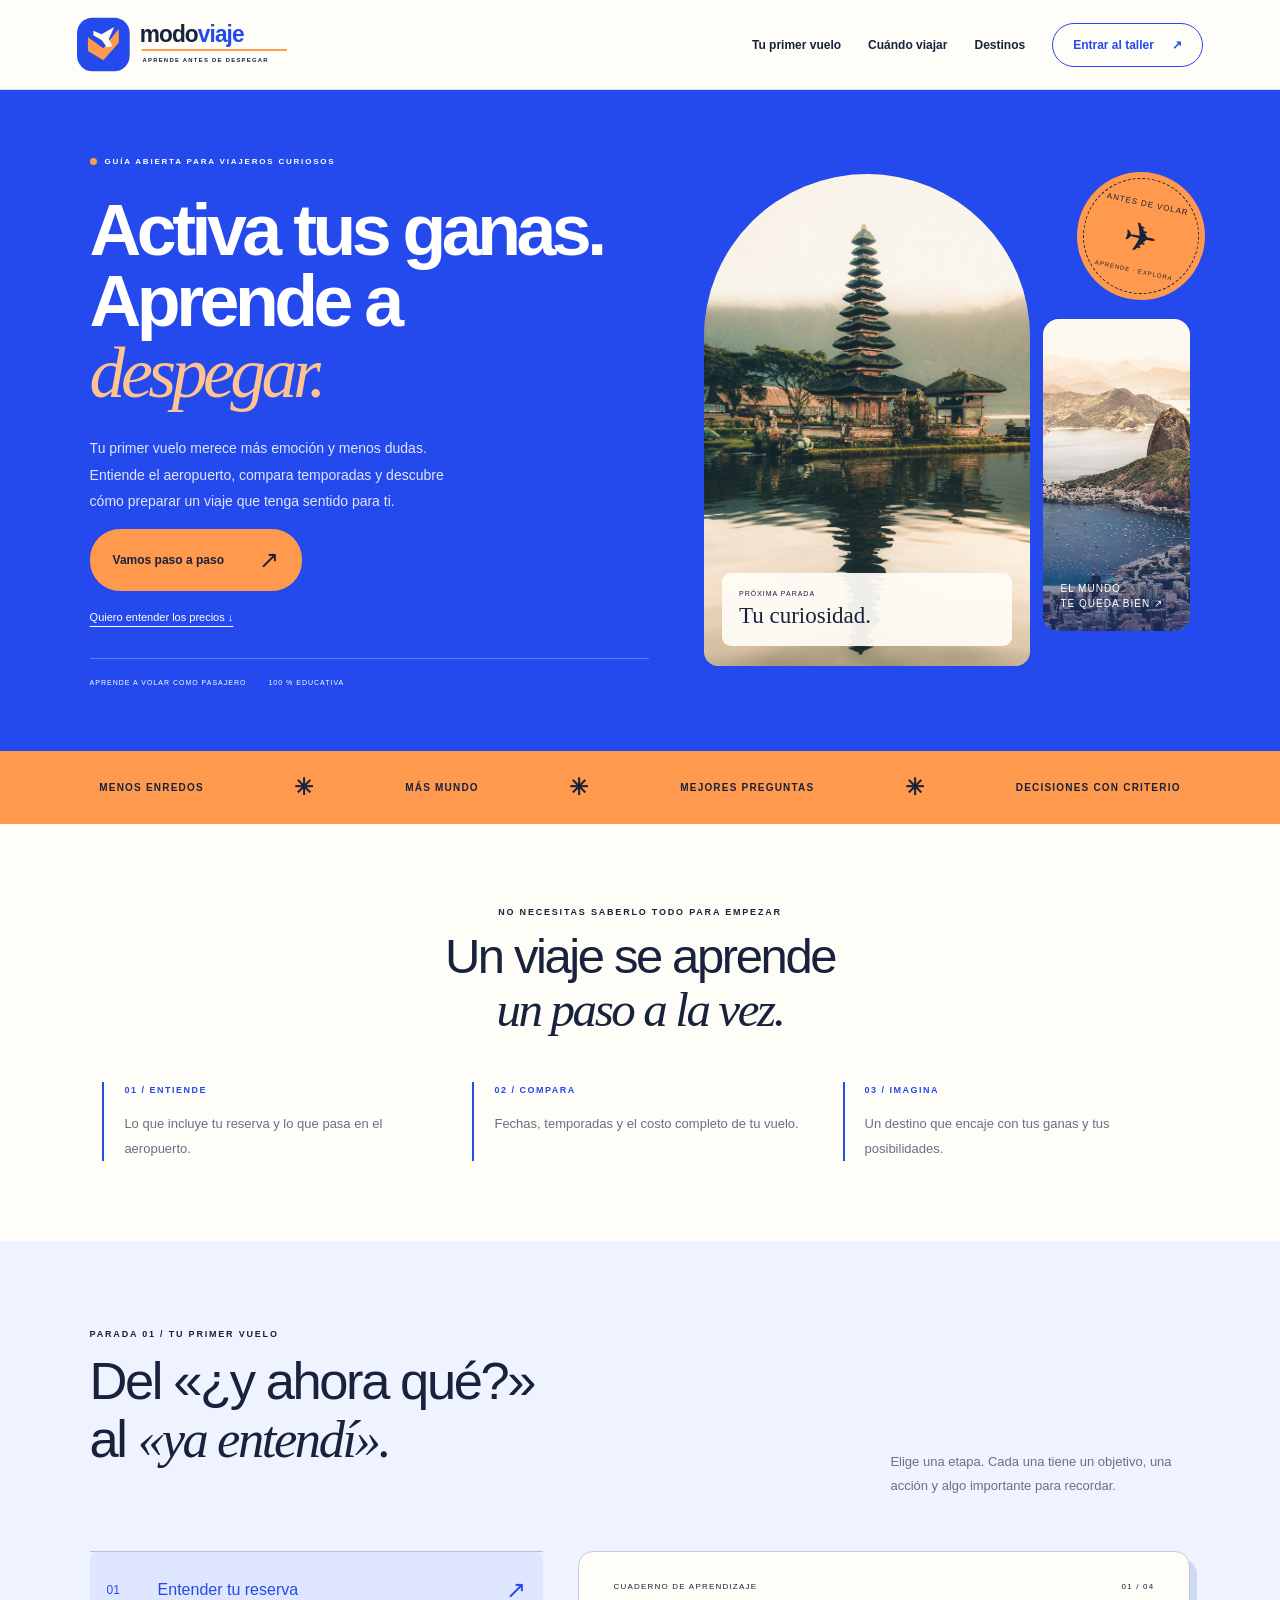
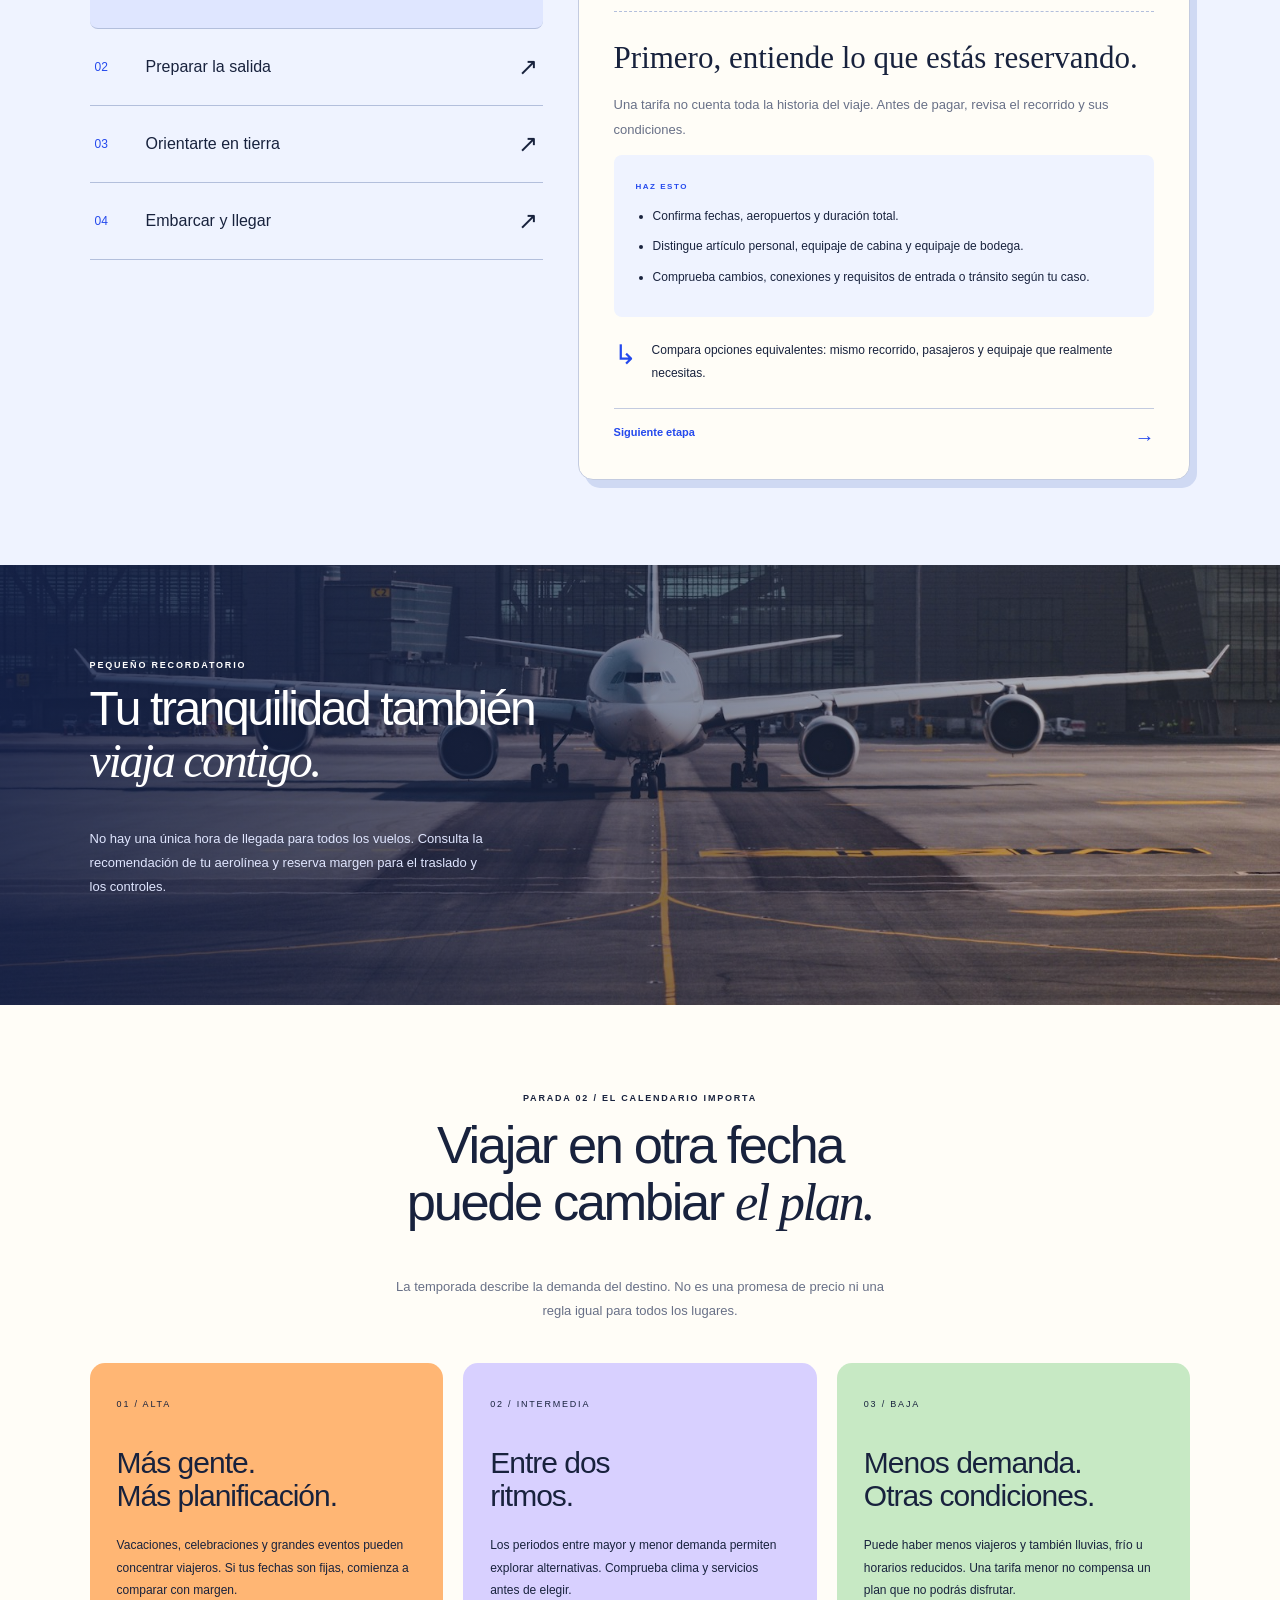
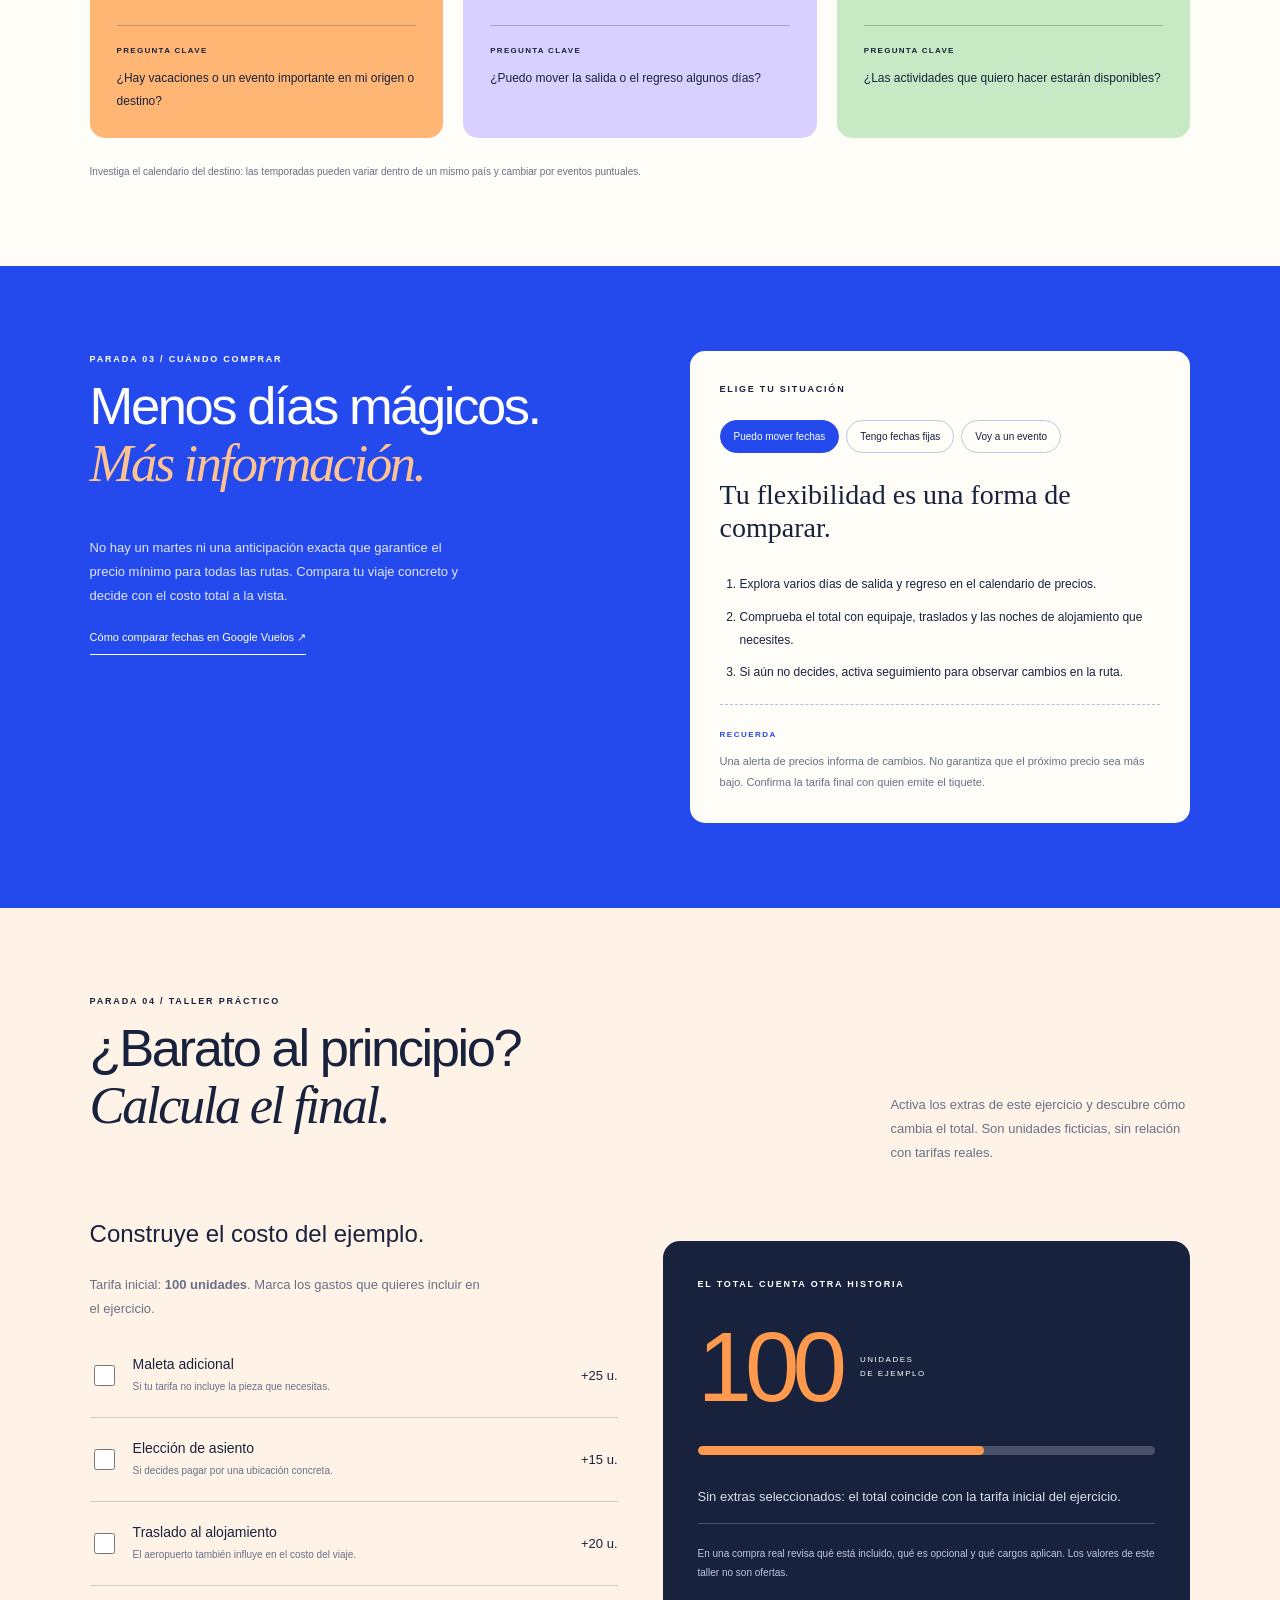
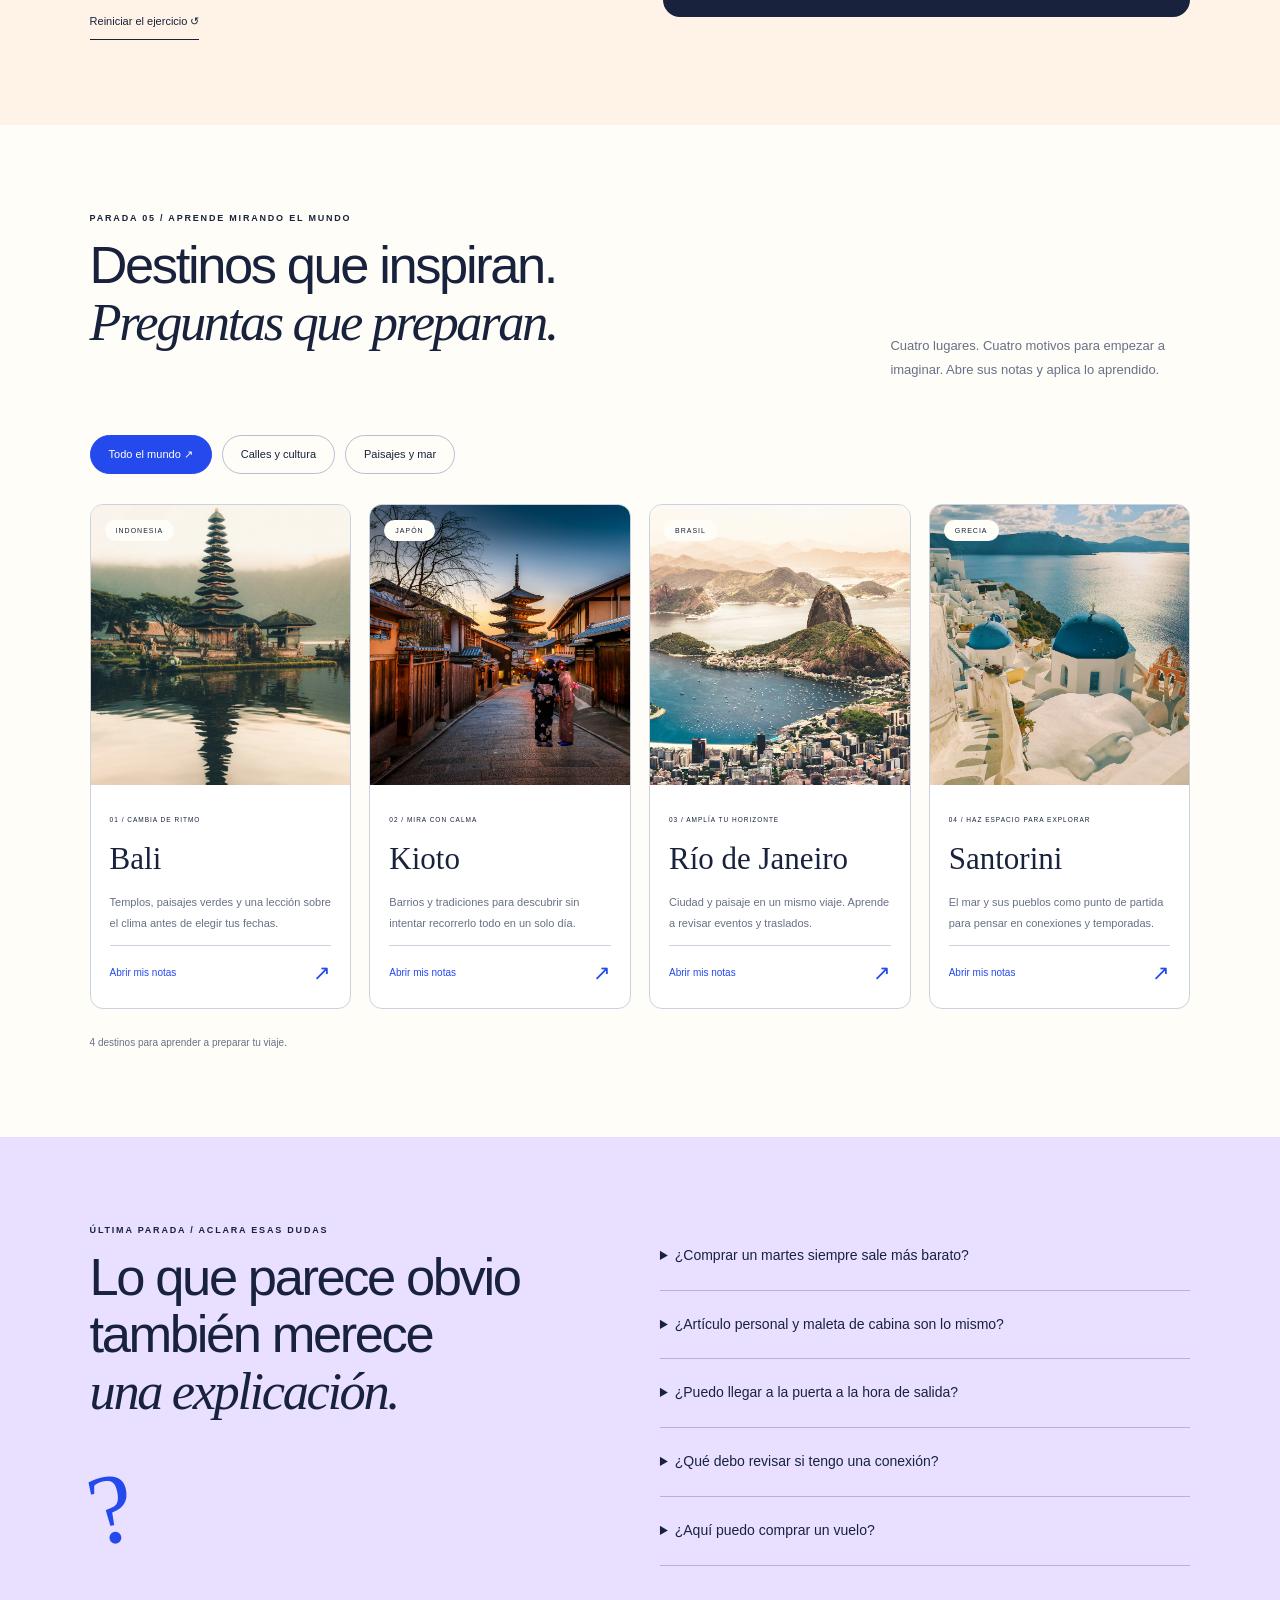
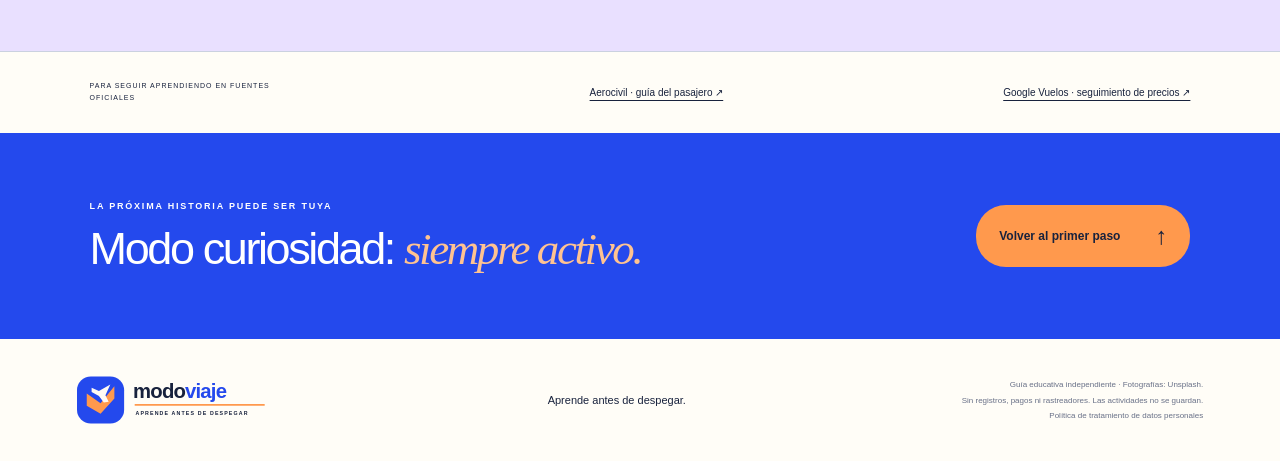
==== commit efbc1225: "Add files via upload" ====
--- a/index.html
+++ b/index.html
@@ -15,7 +15,8 @@
 <section class="myths section"><div><p class="eyebrow">ÚLTIMA PARADA / ACLARA ESAS DUDAS</p><h2>Lo que parece obvio<br>también merece<br><em>una explicación.</em></h2><span class="question-stamp" aria-hidden="true">?</span></div><div class="myth-list"><details><summary>¿Comprar un martes siempre sale más barato?</summary><p>No es una regla universal. Distingue el día de compra de las fechas en que vuelas. Compara rutas, fechas y condiciones equivalentes.</p></details><details><summary>¿Artículo personal y maleta de cabina son lo mismo?</summary><p>No necesariamente. Son piezas que pueden tener condiciones y costos diferentes. Revisa cantidades, medidas y peso según tu tarifa; no existe un límite universal para todas las aerolíneas.</p></details><details><summary>¿Puedo llegar a la puerta a la hora de salida?</summary><p>El embarque tiene sus propios horarios y cierre. Consulta los plazos de tu vuelo y llega con margen. La puerta puede cambiar: revisa las pantallas y escucha los anuncios.</p></details><details><summary>¿Qué debo revisar si tengo una conexión?</summary><p>Si todos los tramos están en una reserva, si debes recoger equipaje, si cambias de terminal o aeropuerto y qué requisitos de tránsito corresponden a tu caso.</p></details><details><summary>¿Aquí puedo comprar un vuelo?</summary><p>Modo Viaje es una guía educativa independiente. No vende tiquetes ni procesa pagos. Las actividades son ejemplos para aprender y no muestran disponibilidad de vuelos.</p></details></div></section>
 <section class="source-links"><p>PARA SEGUIR APRENDIENDO EN FUENTES OFICIALES</p><a href="https://www.aerocivil.gov.co/guia-del-pasajero" target="_blank" rel="noopener noreferrer">Aerocivil · guía del pasajero ↗</a><a href="https://support.google.com/travel/answer/6235879?hl=es" target="_blank" rel="noopener noreferrer">Google Vuelos · seguimiento de precios ↗</a></section>
 <section class="closing"><div><p class="eyebrow">LA PRÓXIMA HISTORIA PUEDE SER TUYA</p><h2>Modo curiosidad: <em>siempre activo.</em></h2></div><a class="button orange" href="#ruta">Volver al primer paso <span>↑</span></a></section></main>
-<footer><a class="brand" href="#inicio"><img src="imagenes/logo.svg" width="218" height="58" alt="Modo Viaje — aprende antes de despegar"></a><p>Aprende antes de despegar.</p><small>Guía educativa independiente · Fotografías: Unsplash.<br>Sin registros, pagos ni rastreadores. Las actividades no se guardan.</small></footer>
+<footer><a class="brand" href="#inicio"><img src="imagenes/logo.svg" width="218" height="58" alt="Modo Viaje — aprende antes de despegar"></a><p>Aprende antes de despegar.</p><small>Guía educativa independiente · Fotografías: Unsplash.<br>Sin registros, pagos ni rastreadores. Las actividades no se guardan.<br><a href="politica-de-datos.html">Política de tratamiento de datos personales</a></small></footer>
 <dialog id="destination-dialog" aria-labelledby="destination-title"><button id="close-dialog" aria-label="Cerrar notas">×</button><img id="dialog-image" src="imagenes/bali.jpg" alt=""><div class="dialog-content"><p id="destination-country" class="eyebrow"></p><h2 id="destination-title"></h2><div id="destination-notes"></div><p class="dialog-fine">Inspiración educativa. Confirma requisitos de entrada y tránsito según tu nacionalidad, así como las condiciones de tu vuelo.</p><button id="back-dialog" class="button blue">Seguir explorando ↗</button></div></dialog>
 </body></html>
 
+
